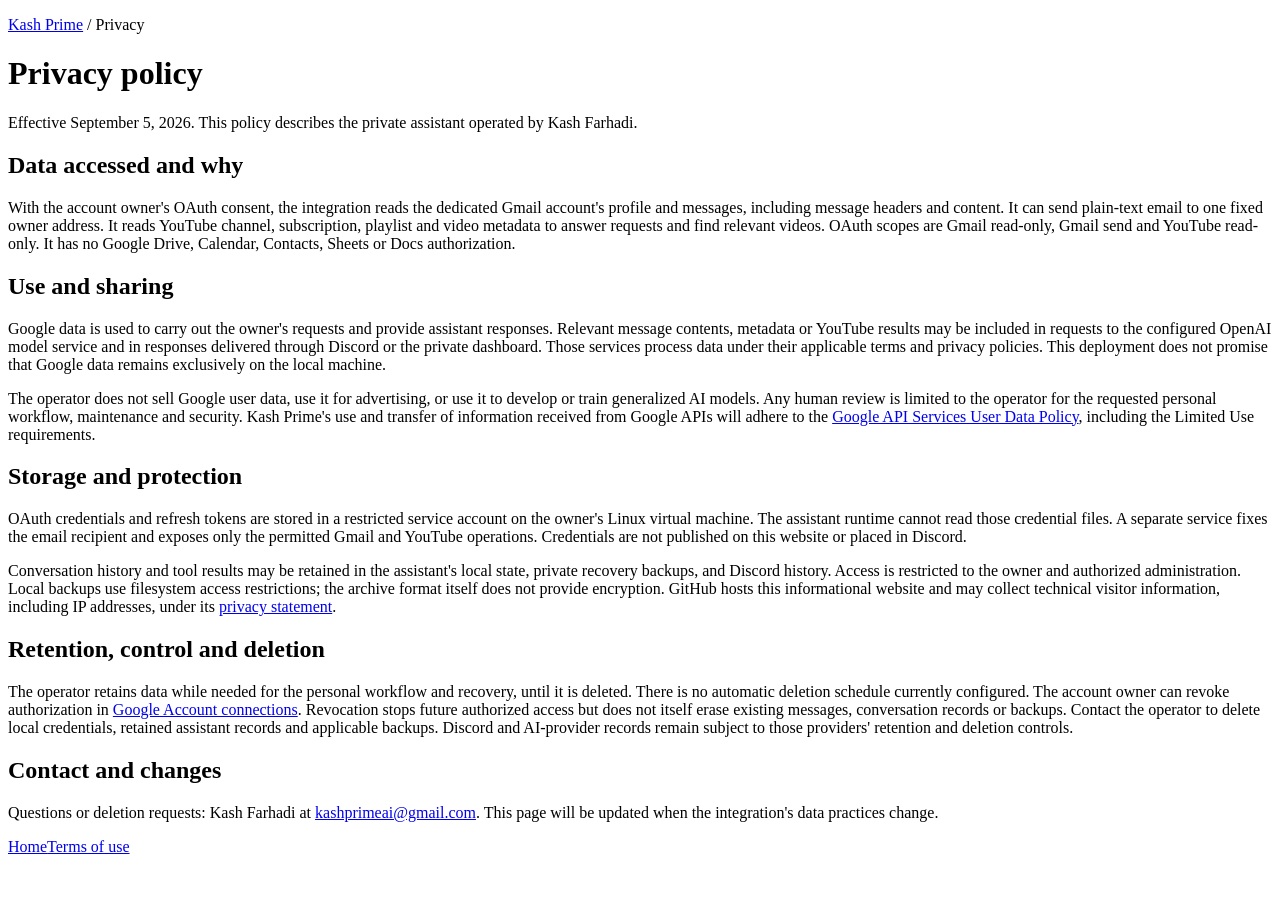
==== privacy.html @ eba2d50b "Publish Kash Prime informational website" ====
<!doctype html>
<html lang="en"><head><meta charset="utf-8"><meta name="viewport" content="width=device-width,initial-scale=1"><link rel="icon" href="data:,">
<title>Privacy policy — Kash Prime</title><link rel="stylesheet" href="style.css"></head><body><main><p class="eyebrow"><a href="index.html">Kash Prime</a> / Privacy</p><h1>Privacy policy</h1><p class="lead">Effective September 5, 2026. This policy describes the private assistant operated by Kash Farhadi.</p><section><h2>Data accessed and why</h2><p>With the account owner's OAuth consent, the integration reads the dedicated Gmail account's profile and messages, including message headers and content. It can send plain-text email to one fixed owner address. It reads YouTube channel, subscription, playlist and video metadata to answer requests and find relevant videos. OAuth scopes are Gmail read-only, Gmail send and YouTube read-only. It has no Google Drive, Calendar, Contacts, Sheets or Docs authorization.</p></section><section><h2>Use and sharing</h2><p>Google data is used to carry out the owner's requests and provide assistant responses. Relevant message contents, metadata or YouTube results may be included in requests to the configured OpenAI model service and in responses delivered through Discord or the private dashboard. Those services process data under their applicable terms and privacy policies. This deployment does not promise that Google data remains exclusively on the local machine.</p><p>The operator does not sell Google user data, use it for advertising, or use it to develop or train generalized AI models. Any human review is limited to the operator for the requested personal workflow, maintenance and security. Kash Prime's use and transfer of information received from Google APIs will adhere to the <a href="https://developers.google.com/terms/api-services-user-data-policy">Google API Services User Data Policy</a>, including the Limited Use requirements.</p></section><section><h2>Storage and protection</h2><p>OAuth credentials and refresh tokens are stored in a restricted service account on the owner's Linux virtual machine. The assistant runtime cannot read those credential files. A separate service fixes the email recipient and exposes only the permitted Gmail and YouTube operations. Credentials are not published on this website or placed in Discord.</p><p>Conversation history and tool results may be retained in the assistant's local state, private recovery backups, and Discord history. Access is restricted to the owner and authorized administration. Local backups use filesystem access restrictions; the archive format itself does not provide encryption. GitHub hosts this informational website and may collect technical visitor information, including IP addresses, under its <a href="https://docs.github.com/en/site-policy/privacy-policies/github-general-privacy-statement">privacy statement</a>.</p></section><section><h2>Retention, control and deletion</h2><p>The operator retains data while needed for the personal workflow and recovery, until it is deleted. There is no automatic deletion schedule currently configured. The account owner can revoke authorization in <a href="https://myaccount.google.com/permissions">Google Account connections</a>. Revocation stops future authorized access but does not itself erase existing messages, conversation records or backups. Contact the operator to delete local credentials, retained assistant records and applicable backups. Discord and AI-provider records remain subject to those providers' retention and deletion controls.</p></section><section><h2>Contact and changes</h2><p>Questions or deletion requests: Kash Farhadi at <a href="mailto:kashprimeai@gmail.com">kashprimeai@gmail.com</a>. This page will be updated when the integration's data practices change.</p></section><footer><a href="index.html">Home</a><a href="terms.html">Terms of use</a></footer></main></body></html>
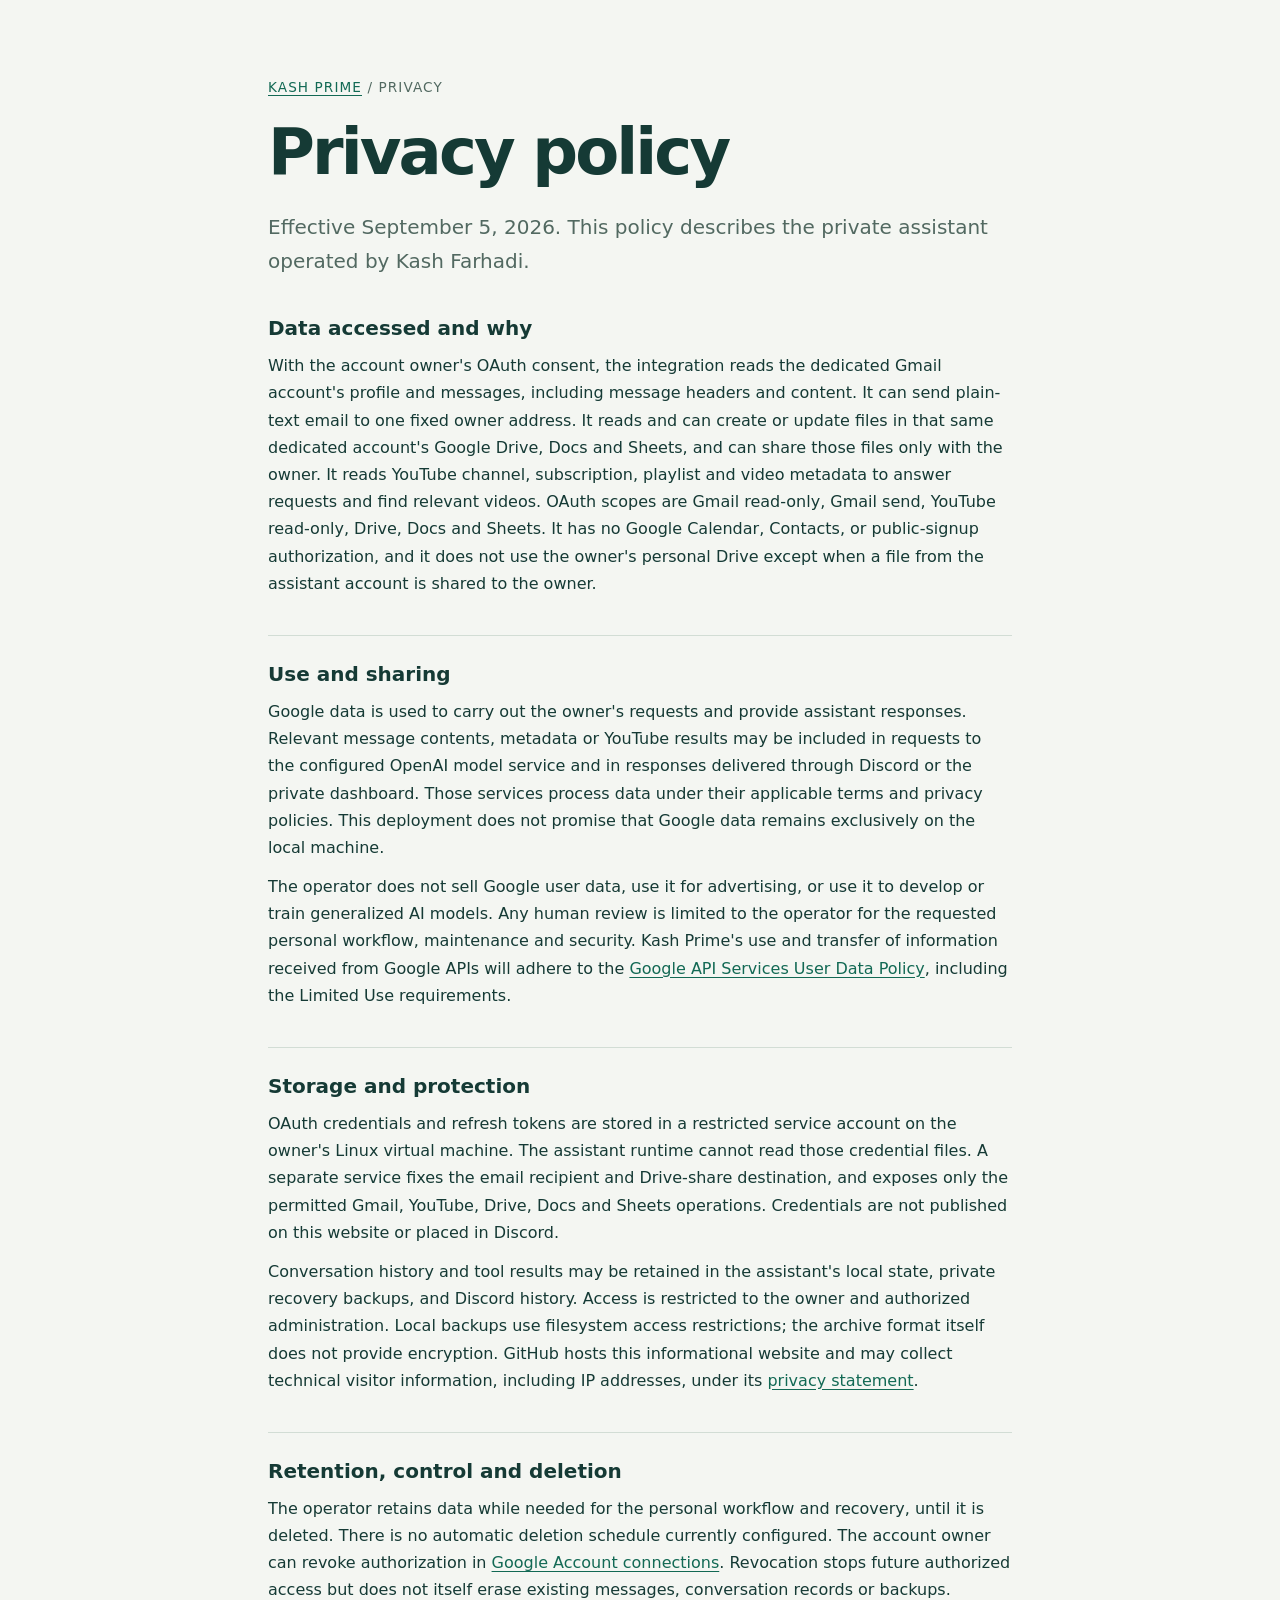
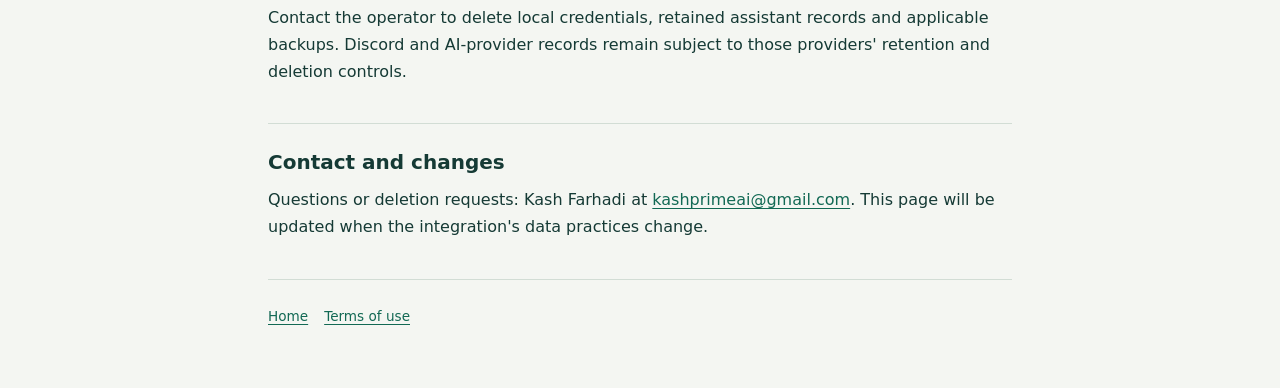
==== commit 24de8ad4: "Disclose Drive, Docs and Sheets access Update the public homepage, privacy policy and terms so they " ====
--- a/privacy.html
+++ b/privacy.html
@@ -1,3 +1,3 @@
 <!doctype html>
 <html lang="en"><head><meta charset="utf-8"><meta name="viewport" content="width=device-width,initial-scale=1"><link rel="icon" href="data:,">
-<title>Privacy policy — Kash Prime</title><link rel="stylesheet" href="style.css"></head><body><main><p class="eyebrow"><a href="index.html">Kash Prime</a> / Privacy</p><h1>Privacy policy</h1><p class="lead">Effective September 5, 2026. This policy describes the private assistant operated by Kash Farhadi.</p><section><h2>Data accessed and why</h2><p>With the account owner's OAuth consent, the integration reads the dedicated Gmail account's profile and messages, including message headers and content. It can send plain-text email to one fixed owner address. It reads YouTube channel, subscription, playlist and video metadata to answer requests and find relevant videos. OAuth scopes are Gmail read-only, Gmail send and YouTube read-only. It has no Google Drive, Calendar, Contacts, Sheets or Docs authorization.</p></section><section><h2>Use and sharing</h2><p>Google data is used to carry out the owner's requests and provide assistant responses. Relevant message contents, metadata or YouTube results may be included in requests to the configured OpenAI model service and in responses delivered through Discord or the private dashboard. Those services process data under their applicable terms and privacy policies. This deployment does not promise that Google data remains exclusively on the local machine.</p><p>The operator does not sell Google user data, use it for advertising, or use it to develop or train generalized AI models. Any human review is limited to the operator for the requested personal workflow, maintenance and security. Kash Prime's use and transfer of information received from Google APIs will adhere to the <a href="https://developers.google.com/terms/api-services-user-data-policy">Google API Services User Data Policy</a>, including the Limited Use requirements.</p></section><section><h2>Storage and protection</h2><p>OAuth credentials and refresh tokens are stored in a restricted service account on the owner's Linux virtual machine. The assistant runtime cannot read those credential files. A separate service fixes the email recipient and exposes only the permitted Gmail and YouTube operations. Credentials are not published on this website or placed in Discord.</p><p>Conversation history and tool results may be retained in the assistant's local state, private recovery backups, and Discord history. Access is restricted to the owner and authorized administration. Local backups use filesystem access restrictions; the archive format itself does not provide encryption. GitHub hosts this informational website and may collect technical visitor information, including IP addresses, under its <a href="https://docs.github.com/en/site-policy/privacy-policies/github-general-privacy-statement">privacy statement</a>.</p></section><section><h2>Retention, control and deletion</h2><p>The operator retains data while needed for the personal workflow and recovery, until it is deleted. There is no automatic deletion schedule currently configured. The account owner can revoke authorization in <a href="https://myaccount.google.com/permissions">Google Account connections</a>. Revocation stops future authorized access but does not itself erase existing messages, conversation records or backups. Contact the operator to delete local credentials, retained assistant records and applicable backups. Discord and AI-provider records remain subject to those providers' retention and deletion controls.</p></section><section><h2>Contact and changes</h2><p>Questions or deletion requests: Kash Farhadi at <a href="mailto:kashprimeai@gmail.com">kashprimeai@gmail.com</a>. This page will be updated when the integration's data practices change.</p></section><footer><a href="index.html">Home</a><a href="terms.html">Terms of use</a></footer></main></body></html>
+<title>Privacy policy — Kash Prime</title><link rel="stylesheet" href="style.css"></head><body><main><p class="eyebrow"><a href="index.html">Kash Prime</a> / Privacy</p><h1>Privacy policy</h1><p class="lead">Effective September 5, 2026. This policy describes the private assistant operated by Kash Farhadi.</p><section><h2>Data accessed and why</h2><p>With the account owner's OAuth consent, the integration reads the dedicated Gmail account's profile and messages, including message headers and content. It can send plain-text email to one fixed owner address. It reads and can create or update files in that same dedicated account's Google Drive, Docs and Sheets, and can share those files only with the owner. It reads YouTube channel, subscription, playlist and video metadata to answer requests and find relevant videos. OAuth scopes are Gmail read-only, Gmail send, YouTube read-only, Drive, Docs and Sheets. It has no Google Calendar, Contacts, or public-signup authorization, and it does not use the owner's personal Drive except when a file from the assistant account is shared to the owner.</p></section><section><h2>Use and sharing</h2><p>Google data is used to carry out the owner's requests and provide assistant responses. Relevant message contents, metadata or YouTube results may be included in requests to the configured OpenAI model service and in responses delivered through Discord or the private dashboard. Those services process data under their applicable terms and privacy policies. This deployment does not promise that Google data remains exclusively on the local machine.</p><p>The operator does not sell Google user data, use it for advertising, or use it to develop or train generalized AI models. Any human review is limited to the operator for the requested personal workflow, maintenance and security. Kash Prime's use and transfer of information received from Google APIs will adhere to the <a href="https://developers.google.com/terms/api-services-user-data-policy">Google API Services User Data Policy</a>, including the Limited Use requirements.</p></section><section><h2>Storage and protection</h2><p>OAuth credentials and refresh tokens are stored in a restricted service account on the owner's Linux virtual machine. The assistant runtime cannot read those credential files. A separate service fixes the email recipient and Drive-share destination, and exposes only the permitted Gmail, YouTube, Drive, Docs and Sheets operations. Credentials are not published on this website or placed in Discord.</p><p>Conversation history and tool results may be retained in the assistant's local state, private recovery backups, and Discord history. Access is restricted to the owner and authorized administration. Local backups use filesystem access restrictions; the archive format itself does not provide encryption. GitHub hosts this informational website and may collect technical visitor information, including IP addresses, under its <a href="https://docs.github.com/en/site-policy/privacy-policies/github-general-privacy-statement">privacy statement</a>.</p></section><section><h2>Retention, control and deletion</h2><p>The operator retains data while needed for the personal workflow and recovery, until it is deleted. There is no automatic deletion schedule currently configured. The account owner can revoke authorization in <a href="https://myaccount.google.com/permissions">Google Account connections</a>. Revocation stops future authorized access but does not itself erase existing messages, conversation records or backups. Contact the operator to delete local credentials, retained assistant records and applicable backups. Discord and AI-provider records remain subject to those providers' retention and deletion controls.</p></section><section><h2>Contact and changes</h2><p>Questions or deletion requests: Kash Farhadi at <a href="mailto:kashprimeai@gmail.com">kashprimeai@gmail.com</a>. This page will be updated when the integration's data practices change.</p></section><footer><a href="index.html">Home</a><a href="terms.html">Terms of use</a></footer></main></body></html>
--- a/style.css
+++ b/style.css
@@ -0,0 +1 @@
+:root{color-scheme:light;font-family:system-ui,-apple-system,BlinkMacSystemFont,"Segoe UI",sans-serif;color:#153a35;background:#f4f6f2}*{box-sizing:border-box}body{margin:0}main{max-width:800px;margin:0 auto;padding:64px 28px}h1{font-size:clamp(2.5rem,6vw,4rem);line-height:1.05;letter-spacing:-.045em;margin:20px 0 24px}h2{font-size:1.25rem;margin:0 0 12px}p{line-height:1.7;margin:12px 0}.eyebrow{font-size:.85rem;letter-spacing:.08em;text-transform:uppercase;color:#526961}.lead{font-size:1.25rem;color:#526961}section{padding:26px 0;border-bottom:1px solid #d2ddd5}a{color:#126954;text-underline-offset:3px}a:focus-visible{outline:3px solid #be7723;outline-offset:4px}footer{display:flex;flex-wrap:wrap;gap:16px;padding-top:28px;font-size:.85rem;color:#526961}footer span{flex-basis:100%}@media(max-width:480px){main{padding:32px 20px}}
